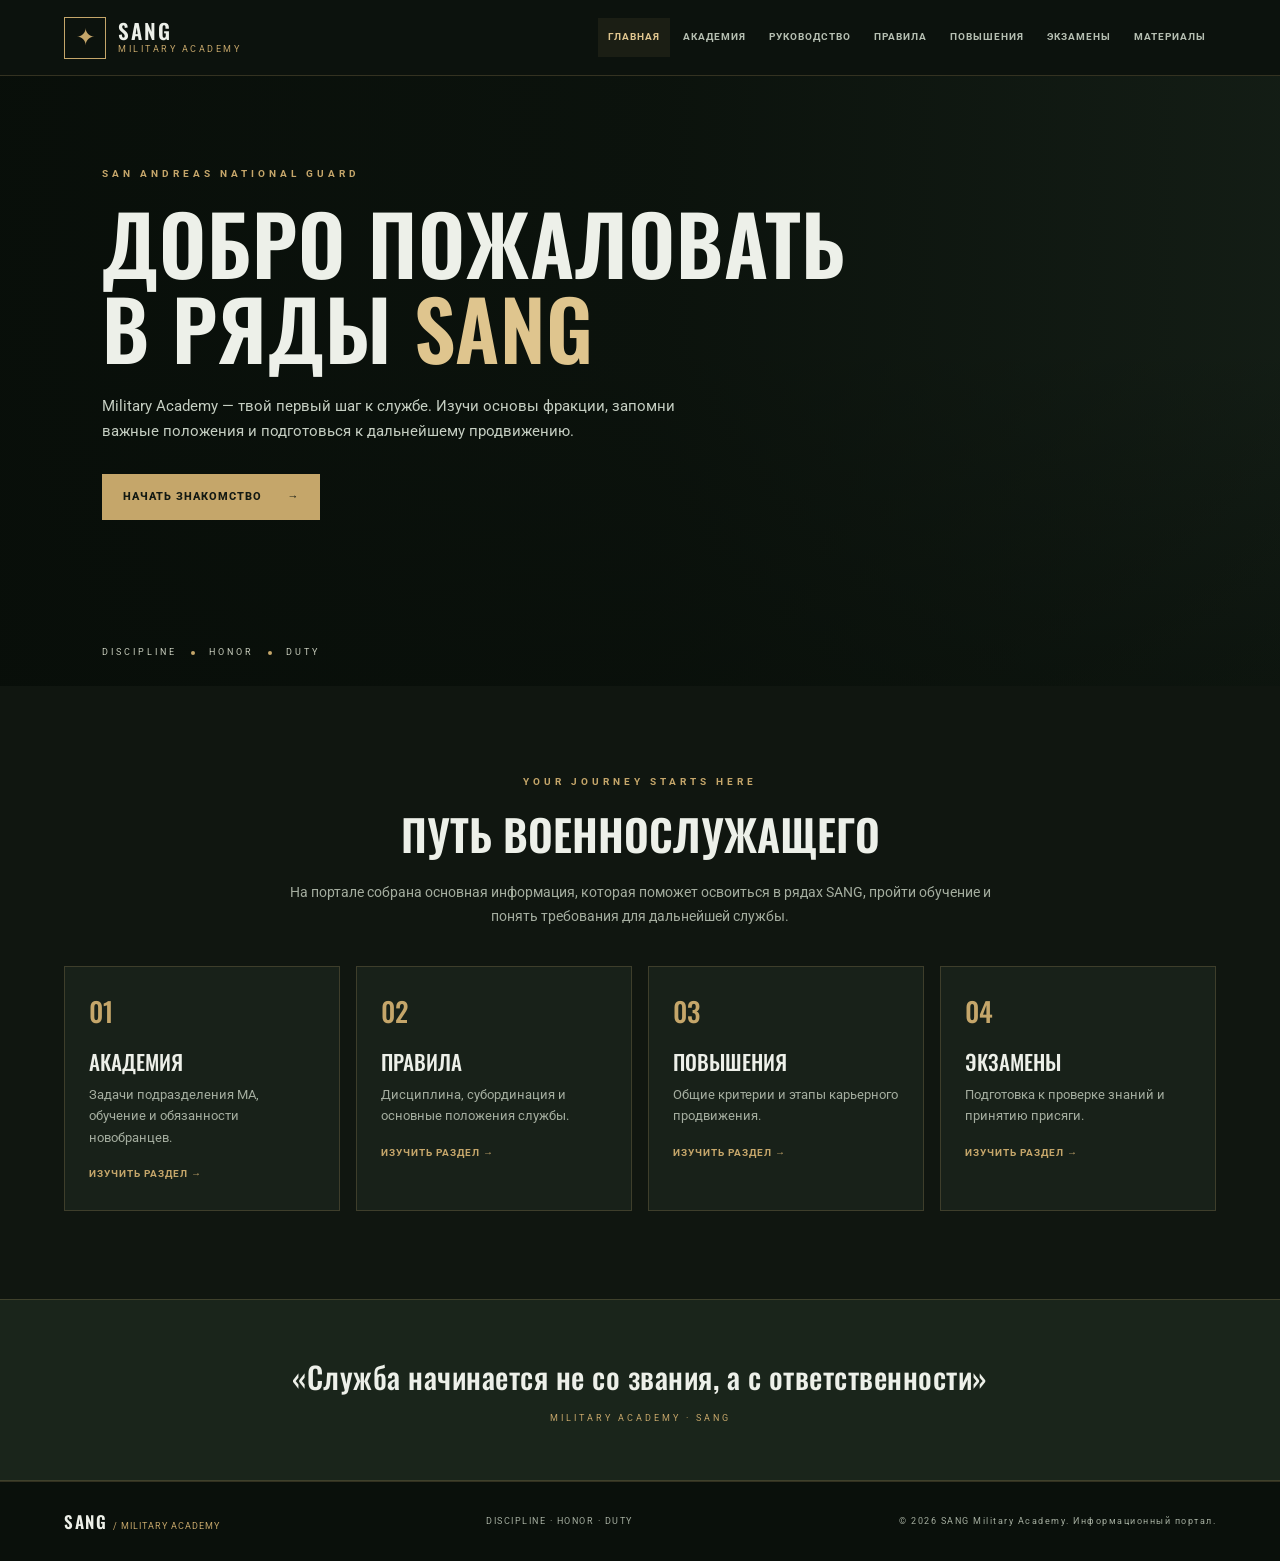
==== index.html @ 03e10a2b "Add files via upload" ====
<!DOCTYPE html>
<html lang="ru">
<head>
  <meta charset="UTF-8">
  <meta name="viewport" content="width=device-width, initial-scale=1.0">
  <meta name="theme-color" content="#111810">
  <meta name="description" content="Информационный портал Military Academy — San Andreas National Guard.">
  <title>SANG | Military Academy</title>
  <link rel="preconnect" href="https://fonts.googleapis.com">
  <link rel="preconnect" href="https://fonts.gstatic.com" crossorigin>
  <link href="https://fonts.googleapis.com/css2?family=Oswald:wght@400;500;600;700&family=Roboto:wght@300;400;500;700&display=swap" rel="stylesheet">
  <link rel="stylesheet" href="style.css">
</head>
<body>
  <header class="site-header">
    <a class="brand" href="#home" aria-label="SANG Military Academy — главная">
      <span class="brand-mark">✦</span>
      <span class="brand-copy"><strong>SANG</strong><small>MILITARY ACADEMY</small></span>
    </a>
    <button class="menu-toggle" id="menuToggle" aria-label="Открыть меню" aria-expanded="false">☰</button>
    <nav class="main-nav" id="mainNav" aria-label="Главная навигация">
      <a class="nav-link active" href="#home">Главная</a>
      <a class="nav-link" href="#academy">Академия</a>
      <a class="nav-link" href="#leadership">Руководство</a>
      <a class="nav-link" href="#rules">Правила</a>
      <a class="nav-link" href="#promotions">Повышения</a>
      <a class="nav-link" href="#exams">Экзамены</a>
      <a class="nav-link" href="#materials">Материалы</a>
    </nav>
  </header>

  <main>
    <section class="hero page-section" id="home">
      <div class="hero-overlay"></div>
      <div class="hero-content">
        <p class="eyebrow">SAN ANDREAS NATIONAL GUARD</p>
        <h1>ДОБРО ПОЖАЛОВАТЬ<br>В РЯДЫ <span>SANG</span></h1>
        <p class="hero-description">Military Academy — твой первый шаг к службе. Изучи основы фракции, запомни важные положения и подготовься к дальнейшему продвижению.</p>
        <a class="button button-gold" href="#academy">Начать знакомство <span>→</span></a>
      </div>
      <div class="hero-bottom"><span>DISCIPLINE</span><i></i><span>HONOR</span><i></i><span>DUTY</span></div>
    </section>

    <section class="intro section-wrap">
      <div class="section-heading">
        <p class="eyebrow">YOUR JOURNEY STARTS HERE</p>
        <h2>Путь военнослужащего</h2>
        <p>На портале собрана основная информация, которая поможет освоиться в рядах SANG, пройти обучение и понять требования для дальнейшей службы.</p>
      </div>
      <div class="feature-grid">
        <a class="feature-card" href="#academy"><span class="feature-icon">01</span><h3>Академия</h3><p>Задачи подразделения MA, обучение и обязанности новобранцев.</p><span class="card-arrow">Изучить раздел →</span></a>
        <a class="feature-card" href="#rules"><span class="feature-icon">02</span><h3>Правила</h3><p>Дисциплина, субординация и основные положения службы.</p><span class="card-arrow">Изучить раздел →</span></a>
        <a class="feature-card" href="#promotions"><span class="feature-icon">03</span><h3>Повышения</h3><p>Общие критерии и этапы карьерного продвижения.</p><span class="card-arrow">Изучить раздел →</span></a>
        <a class="feature-card" href="#exams"><span class="feature-icon">04</span><h3>Экзамены</h3><p>Подготовка к проверке знаний и принятию присяги.</p><span class="card-arrow">Изучить раздел →</span></a>
      </div>
    </section>

    <section class="quote-band">
      <p>«Служба начинается не со звания, а с ответственности»</p>
      <span>MILITARY ACADEMY · SANG</span>
    </section>

    <section class="content-section page-section" id="academy">
      <div class="page-banner"><p class="eyebrow">WELCOME TO THE ACADEMY</p><h2>Military Academy</h2><p>Подготовка, обучение и становление будущих военнослужащих.</p></div>
      <div class="section-wrap narrow">
        <div class="section-heading left"><p class="eyebrow">ABOUT MA</p><h2>О подразделении</h2><p>Military Academy (MA) — подразделение, ответственное за первичную подготовку новобранцев, знакомство с порядком службы и проверку усвоенных знаний.</p></div>
        <div class="info-grid">
          <article class="info-card"><span class="number">01</span><h3>Основные задачи MA</h3><ul><li>Проведение наборов и первичного отбора.</li><li>Обучение новобранцев основам службы.</li><li>Проведение экзаменов и принятие присяг.</li><li>Контроль знаний и дисциплины.</li><li>Подготовка военнослужащих к дальнейшей службе.</li></ul></article>
          <article class="info-card"><span class="number">02</span><h3>Что требуется от новобранца</h3><ul><li>Изучать устав и правила фракции.</li><li>Соблюдать субординацию.</li><li>Выполнять законные приказы старшего состава.</li><li>Быть ответственным и активным.</li><li>Уточнять непонятные моменты у наставников.</li></ul></article>
        </div>
        <div class="notice"><strong>Обрати внимание</strong><p>Этот раздел — стартовый шаблон. Добавьте сюда точный порядок обучения и действующие требования вашего RP-сервера.</p></div>
      </div>
    </section>

    <section class="content-section page-section" id="leadership">
      <div class="page-banner"><p class="eyebrow">COMMAND STAFF</p><h2>Руководство</h2><p>Руководящий состав и контакты подразделения Military Academy.</p></div>
      <div class="section-wrap">
        <div class="section-heading left"><p class="eyebrow">YOUR LEADERSHIP</p><h2>Подразделение MA</h2><p>По вопросам обучения и деятельности академии обращайтесь к руководящему составу через официальные каналы связи.</p></div>
        <div class="leader-grid">
          <article class="leader-card"><div class="leader-emblem">✦</div><div class="leader-details"><p class="rank">Генерал-лейтенант</p><h3>Morph Hurtzon</h3><p class="leader-contact">Discord: <span>добавьте Discord-контакт</span></p></div></article>
          <article class="leader-card"><div class="leader-emblem">✦</div><div class="leader-details"><p class="rank">Генерал-майор</p><h3>Rei Killa</h3><p class="leader-contact">Контакт: <span>добавьте при необходимости</span></p></div></article>
          <article class="leader-card"><div class="leader-emblem">✦</div><div class="leader-details"><p class="rank">Полковник</p><h3>Aizen Killa</h3><p class="leader-contact">Контакт: <span>добавьте при необходимости</span></p></div></article>
          <article class="leader-card"><div class="leader-emblem">✦</div><div class="leader-details"><p class="rank">Должность уточняется</p><h3>Larry Uzix</h3><p class="leader-contact">Контакт: <span>добавьте при необходимости</span></p></div></article>
        </div>
        <p class="small-note">Проверьте актуальность должностей и добавьте ссылки на Discord перед публикацией.</p>
      </div>
    </section>

    <section class="content-section page-section" id="rules">
      <div class="page-banner"><p class="eyebrow">DISCIPLINE & ORDER</p><h2>Устав и правила</h2><p>Базовые принципы поведения военнослужащего.</p></div>
      <div class="section-wrap narrow">
        <div class="rules-list">
          <article class="rule-row"><span>01</span><div><h3>Дисциплина</h3><p>Соблюдайте установленные правила, поддерживайте порядок и ответственно относитесь к своим обязанностям.</p></div></article>
          <article class="rule-row"><span>02</span><div><h3>Субординация</h3><p>Общайтесь уважительно с сослуживцами и соблюдайте установленную иерархию.</p></div></article>
          <article class="rule-row"><span>03</span><div><h3>Исполнение приказов</h3><p>Выполняйте распоряжения старшего состава в рамках правил сервера и фракции.</p></div></article>
          <article class="rule-row"><span>04</span><div><h3>Поведение</h3><p>Не допускайте конфликтов, токсичного общения и действий, наносящих ущерб репутации SANG.</p></div></article>
        </div>
        <div class="notice"><strong>Важно</strong><p>Здесь приведены общие формулировки, а не официальный устав. Замените их точными правилами вашего сервера.</p></div>
      </div>
    </section>

    <section class="content-section page-section" id="promotions">
      <div class="page-banner"><p class="eyebrow">CAREER PROGRESSION</p><h2>Система повышений</h2><p>Что важно знать для дальнейшего продвижения по службе.</p></div>
      <div class="section-wrap narrow">
        <div class="section-heading left"><p class="eyebrow">GROW WITH SANG</p><h2>Развитие и требования</h2><p>Повышение зависит от выполнения установленных критериев. Точные нормы, сроки и отчётность должны соответствовать регламенту вашего сервера.</p></div>
        <div class="step-list">
          <article class="step"><span>01</span><div><h3>Пройти обучение</h3><p>Изучить вводный материал и освоить базовые обязанности.</p></div></article>
          <article class="step"><span>02</span><div><h3>Подтвердить знания</h3><p>Подготовиться и успешно пройти необходимые проверки.</p></div></article>
          <article class="step"><span>03</span><div><h3>Выполнять нормативы</h3><p>Соблюдать требования по активности, дисциплине и служебным задачам.</p></div></article>
          <article class="step"><span>04</span><div><h3>Подать запрос на повышение</h3><p>Оформить отчёт или заявку по установленной форме, если это предусмотрено регламентом.</p></div></article>
        </div>
        <div class="notice"><strong>Для заполнения</strong><p>Добавьте таблицу званий: текущее звание, следующее звание, необходимые задания, нормативы и ссылки на форму отчёта.</p></div>
      </div>
    </section>

    <section class="content-section page-section" id="exams">
      <div class="page-banner"><p class="eyebrow">KNOWLEDGE CHECK</p><h2>Экзамены и присяги</h2><p>Проверка знаний и готовности к службе.</p></div>
      <div class="section-wrap narrow">
        <div class="info-grid">
          <article class="info-card"><span class="number">01</span><h3>Теоретическая часть</h3><p>Проверка знания устава, правил фракции, субординации и основных обязанностей военнослужащего.</p></article>
          <article class="info-card"><span class="number">02</span><h3>Практическая часть</h3><p>Проверка умения применять полученные знания и выполнять поставленные задачи в игровых ситуациях.</p></article>
          <article class="info-card"><span class="number">03</span><h3>Принятие присяги</h3><p>Официальная процедура, подтверждающая готовность новобранца соблюдать установленные нормы службы.</p></article>
          <article class="info-card"><span class="number">04</span><h3>Подготовка</h3><p>Повторите учебные материалы и уточните у инструктора формат и критерии проверки.</p></article>
        </div>
      </div>
    </section>

    <section class="content-section page-section" id="materials">
      <div class="page-banner"><p class="eyebrow">KNOWLEDGE BASE</p><h2>Учебные материалы</h2><p>Поиск по основным темам академии.</p></div>
      <div class="section-wrap narrow">
        <label class="search-label" for="materialSearch">Найти материал</label>
        <input class="search-input" id="materialSearch" type="search" placeholder="Например: устав, звания, присяга...">
        <div class="material-list" id="materialList">
          <article class="material-item"><span>01 / RULES</span><h3>Устав SANG</h3><p>Добавьте ссылку на актуальный устав и основные положения.</p><a href="#" class="material-link placeholder-link">Ссылка будет добавлена</a></article>
          <article class="material-item"><span>02 / STRUCTURE</span><h3>Структура и звания</h3><p>Список подразделений, должностей и воинских званий.</p><a href="#" class="material-link placeholder-link">Ссылка будет добавлена</a></article>
          <article class="material-item"><span>03 / EXAMS</span><h3>Подготовка к экзаменам</h3><p>Вопросы, темы и требования для успешной сдачи.</p><a href="#" class="material-link placeholder-link">Ссылка будет добавлена</a></article>
          <article class="material-item"><span>04 / OATH</span><h3>Порядок принятия присяги</h3><p>Этапы проведения и необходимые требования.</p><a href="#" class="material-link placeholder-link">Ссылка будет добавлена</a></article>
        </div>
        <p class="empty-state" id="emptyState" hidden>По вашему запросу ничего не найдено.</p>
      </div>
    </section>
  </main>

  <footer class="site-footer">
    <a class="footer-brand" href="#home">SANG <span>/ MILITARY ACADEMY</span></a>
    <p>DISCIPLINE · HONOR · DUTY</p>
    <p class="copyright">© <span id="year"></span> SANG Military Academy. Информационный портал.</p>
  </footer>
  <button class="to-top" id="toTop" aria-label="Наверх">↑</button>
  <script src="script.js"></script>
</body>
</html>
---- style.css ----
/* SANG Military Academy — оформление сайта */
:root {
  --bg: #101610;
  --surface: #182119;
  --surface-2: #202b21;
  --gold: #c5a66a;
  --gold-light: #dfc58e;
  --text: #edf0e9;
  --muted: #a4ad9f;
  --line: rgba(197,166,106,.22);
  --max: 1160px;
}
* { box-sizing: border-box; margin: 0; padding: 0; }
html { scroll-behavior: smooth; scroll-padding-top: 82px; }
body { background: var(--bg); color: var(--text); font-family: Roboto, Arial, sans-serif; line-height: 1.65; }
a { color: inherit; text-decoration: none; }
.site-header { height: 76px; padding: 0 max(5vw, calc((100vw - var(--max))/2)); display: flex; justify-content: space-between; align-items: center; gap: 24px; position: sticky; top: 0; z-index: 20; background: rgba(13,19,14,.96); border-bottom: 1px solid var(--line); backdrop-filter: blur(14px); }
.brand { display: flex; align-items: center; gap: 12px; flex-shrink: 0; }
.brand-mark { width: 42px; height: 42px; display: grid; place-items: center; border: 1px solid var(--gold); color: var(--gold); font-size: 23px; }
.brand-copy strong { display: block; font: 600 21px Oswald, sans-serif; letter-spacing: 2px; line-height: 1.1; }
.brand-copy small { display: block; color: var(--gold); font-size: 9px; letter-spacing: 2.5px; }
.main-nav { display: flex; align-items: center; gap: 3px; }
.nav-link { padding: 11px 10px; color: #b5beb1; font-size: 10px; font-weight: 700; letter-spacing: 1px; text-transform: uppercase; transition: .2s; }
.nav-link:hover, .nav-link.active { color: var(--gold-light); background: rgba(197,166,106,.08); }
.menu-toggle { display: none; background: transparent; color: var(--gold); border: 1px solid var(--line); padding: 8px 12px; font-size: 20px; cursor: pointer; }
.hero { min-height: 610px; position: relative; display: flex; align-items: center; padding: 90px max(8vw, calc((100vw - var(--max))/2)); overflow: hidden; background: #18231a url("https://images.unsplash.com/photo-1517976487492-5750f3195933?auto=format&fit=crop&w=2000&q=85") center 45%/cover no-repeat; }
.hero-overlay { position: absolute; inset: 0; background: linear-gradient(90deg, rgba(8,14,9,.97) 0%, rgba(8,14,9,.79) 52%, rgba(8,14,9,.3) 100%), linear-gradient(0deg, rgba(8,14,9,.55), transparent 55%); }
.hero-content { position: relative; max-width: 760px; }
.eyebrow { color: var(--gold); font-size: 10px; font-weight: 700; letter-spacing: 4px; text-transform: uppercase; }
.hero h1, .page-banner h2, .section-heading h2 { font-family: Oswald, sans-serif; font-weight: 600; text-transform: uppercase; }
.hero h1 { margin-top: 17px; font-size: clamp(43px, 7vw, 82px); line-height: 1.04; letter-spacing: 1px; }
.hero h1 span { color: var(--gold-light); }
.hero-description { max-width: 600px; margin-top: 24px; color: #c5cec2; font-size: 15px; }
.button { display: inline-flex; align-items: center; gap: 25px; margin-top: 30px; padding: 14px 21px; font-size: 11px; font-weight: 800; letter-spacing: 1px; text-transform: uppercase; transition: .2s; }
.button-gold { color: #141a13; background: var(--gold); }
.button-gold:hover { background: var(--gold-light); transform: translateY(-2px); }
.hero-bottom { position: absolute; bottom: 26px; left: max(8vw, calc((100vw - var(--max))/2)); display: flex; align-items: center; gap: 14px; color: #c6cbbb; font-size: 9px; letter-spacing: 3px; }
.hero-bottom i { width: 4px; height: 4px; border-radius: 50%; background: var(--gold); }
.section-wrap { width: min(var(--max), 90%); margin: 0 auto; padding: 88px 0; }
.section-wrap.narrow { max-width: 900px; }
.section-heading { max-width: 720px; margin: 0 auto 38px; text-align: center; }
.section-heading.left { margin-left: 0; text-align: left; }
.section-heading h2 { margin: 8px 0 12px; font-size: clamp(30px, 4vw, 43px); }
.section-heading > p:last-child { color: var(--muted); font-size: 14px; }
.feature-grid, .leader-grid { display: grid; grid-template-columns: repeat(4, 1fr); gap: 16px; }
.feature-card { min-height: 230px; padding: 24px; background: var(--surface); border: 1px solid var(--line); transition: .25s; }
.feature-card:hover { transform: translateY(-5px); border-color: var(--gold); background: var(--surface-2); }
.feature-icon { color: var(--gold); font: 500 27px Oswald, sans-serif; }
.feature-card h3, .info-card h3, .rule-row h3, .step h3, .material-item h3 { margin: 15px 0 7px; font: 500 21px Oswald, sans-serif; text-transform: uppercase; }
.feature-card p, .info-card p, .info-card li, .rule-row p, .step p, .material-item p { color: var(--muted); font-size: 13px; }
.card-arrow { display: inline-block; margin-top: 18px; color: var(--gold); font-size: 10px; font-weight: 700; letter-spacing: 1px; text-transform: uppercase; }
.quote-band { padding: 54px 20px; text-align: center; background: #1a251b; border-top: 1px solid var(--line); border-bottom: 1px solid var(--line); }
.quote-band p { font: 500 clamp(20px, 3vw, 30px) Oswald, sans-serif; letter-spacing: .5px; }
.quote-band span { display: block; margin-top: 12px; color: var(--gold); font-size: 9px; letter-spacing: 3px; }
.content-section { display: none; min-height: 65vh; }
.content-section:target { display: block; }
body:not(:has(.content-section:target)) #home { display: block; }
body:has(.content-section:target) #home { display: none; }
.page-banner { padding: 64px max(5vw, calc((100vw - var(--max))/2)); background: linear-gradient(105deg, #1d2a1e, #111811 75%); border-bottom: 1px solid var(--line); }
.page-banner h2 { margin-top: 8px; font-size: clamp(36px, 5vw, 54px); }
.page-banner > p:last-child { margin-top: 8px; color: var(--muted); font-size: 14px; }
.info-grid { display: grid; grid-template-columns: repeat(2, 1fr); gap: 18px; }
.info-card { padding: 28px; background: var(--surface); border: 1px solid var(--line); }
.info-card .number { color: var(--gold); font: 500 28px Oswald, sans-serif; }
.info-card h3 { margin-top: 10px; }
.info-card ul { margin: 12px 0 0 18px; }
.info-card li { padding: 4px 0; }
.notice { margin-top: 22px; padding: 20px 23px; border-left: 3px solid var(--gold); background: rgba(197,166,106,.07); }
.notice strong { display: block; margin-bottom: 5px; color: var(--gold-light); font: 500 18px Oswald, sans-serif; text-transform: uppercase; }
.notice p { color: var(--muted); font-size: 13px; }
.leader-grid { grid-template-columns: repeat(2, 1fr); }
.leader-card { display: flex; align-items: center; min-height: 155px; background: var(--surface); border: 1px solid var(--line); }
.leader-emblem { width: 125px; align-self: stretch; display: grid; place-items: center; flex-shrink: 0; color: var(--gold); font-size: 40px; background: linear-gradient(145deg, #2b3b2c, #151e16); }
.leader-details { padding: 20px; min-width: 0; }
.rank { color: var(--gold); font-size: 9px; font-weight: 700; letter-spacing: 1.7px; text-transform: uppercase; }
.leader-details h3 { margin: 5px 0 9px; font: 500 23px Oswald, sans-serif; }
.leader-contact { color: var(--muted); font-size: 11px; }
.leader-contact span { color: #d4d9d0; }
.small-note { margin-top: 18px; color: var(--muted); font-size: 11px; }
.rules-list, .step-list { display: grid; gap: 12px; }
.rule-row, .step { display: flex; gap: 23px; padding: 23px; background: var(--surface); border: 1px solid var(--line); }
.rule-row > span, .step > span { color: var(--gold); font: 500 27px Oswald, sans-serif; }
.rule-row h3, .step h3 { margin: 0 0 5px; }
.search-label { display: block; margin-bottom: 8px; color: var(--gold); font-size: 10px; font-weight: 700; letter-spacing: 2px; text-transform: uppercase; }
.search-input { width: 100%; margin-bottom: 22px; padding: 15px 17px; color: var(--text); background: var(--surface); border: 1px solid var(--line); outline: none; font: inherit; }
.search-input:focus { border-color: var(--gold); }
.material-list { display: grid; gap: 12px; }
.material-item { padding: 23px; background: var(--surface); border: 1px solid var(--line); }
.material-item > span { color: var(--gold); font-size: 9px; letter-spacing: 2px; }
.material-item h3 { margin-top: 6px; }
.material-link { display: inline-block; margin-top: 12px; color: var(--gold-light); font-size: 11px; }
.placeholder-link { opacity: .65; cursor: default; }
.empty-state { padding: 25px; color: var(--muted); text-align: center; }
.site-footer { display: flex; justify-content: space-between; align-items: center; gap: 18px; padding: 27px max(5vw, calc((100vw - var(--max))/2)); background: #0a100b; border-top: 1px solid var(--line); color: var(--muted); font-size: 9px; letter-spacing: 1.5px; }
.footer-brand { color: var(--text); font: 600 17px Oswald, sans-serif; }
.footer-brand span { color: var(--gold); font: 9px Roboto, sans-serif; letter-spacing: 1px; }
.to-top { position: fixed; right: 22px; bottom: 22px; width: 42px; height: 42px; border: 1px solid var(--gold); color: var(--gold); background: #172018; font-size: 20px; cursor: pointer; opacity: 0; pointer-events: none; transition: .2s; }
.to-top.visible { opacity: 1; pointer-events: auto; }
@media (max-width: 1000px) { .main-nav { gap: 0; } .nav-link { padding: 10px 7px; font-size: 9px; } .feature-grid { grid-template-columns: repeat(2, 1fr); } }
@media (max-width: 760px) {
  .site-header { height: 68px; padding: 0 5%; }
  .menu-toggle { display: block; }
  .main-nav { display: none; position: absolute; top: 68px; left: 0; right: 0; padding: 12px 5% 18px; flex-direction: column; align-items: stretch; background: #101810; border-bottom: 1px solid var(--line); }
  .main-nav.open { display: flex; }
  .nav-link { padding: 12px; font-size: 11px; }
  .hero { min-height: 560px; padding: 75px 7%; background-position: 58% center; }
  .hero-overlay { background: linear-gradient(90deg, rgba(8,14,9,.96), rgba(8,14,9,.7)); }
  .hero-bottom { left: 7%; }
  .section-wrap { padding: 65px 0; }
  .page-banner { padding: 48px 7%; }
  .info-grid, .leader-grid { grid-template-columns: 1fr; }
  .site-footer { align-items: flex-start; flex-direction: column; padding: 25px 7%; }
}
@media (max-width: 460px) { .feature-grid { grid-template-columns: 1fr; } .feature-card { min-height: auto; } .leader-emblem { width: 88px; } .leader-details { padding: 15px; } .leader-details h3 { font-size: 20px; } }
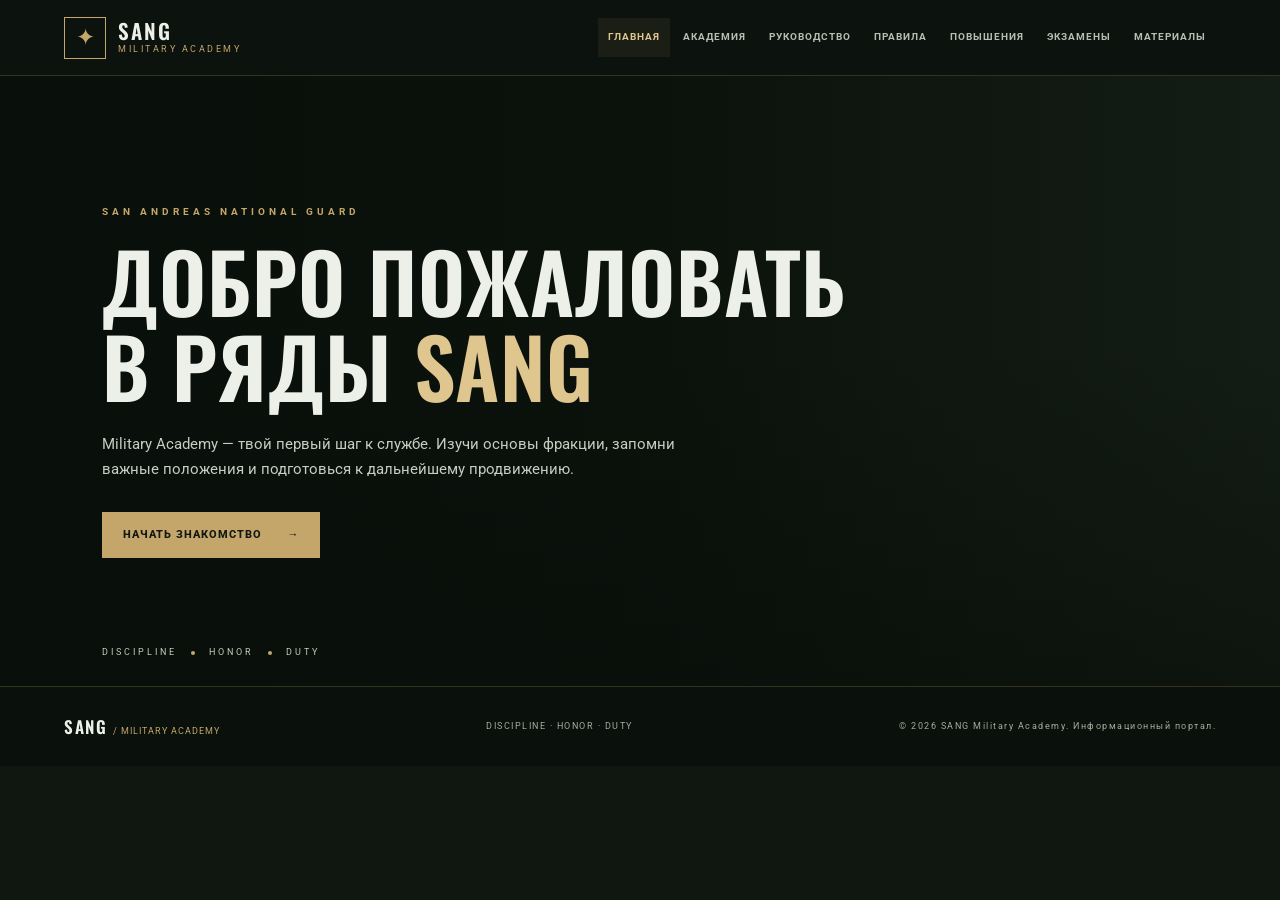
==== commit 03614f3c: "Add files via upload" ====
--- a/index.html
+++ b/index.html
@@ -5,7 +5,7 @@
   <meta name="viewport" content="width=device-width, initial-scale=1.0">
   <meta name="theme-color" content="#111810">
   <meta name="description" content="Информационный портал Military Academy — San Andreas National Guard.">
-  <title>SANG | Military Academy</title>
+  <title>Главная | SANG Military Academy</title>
   <link rel="preconnect" href="https://fonts.googleapis.com">
   <link rel="preconnect" href="https://fonts.gstatic.com" crossorigin>
   <link href="https://fonts.googleapis.com/css2?family=Oswald:wght@400;500;600;700&family=Roboto:wght@300;400;500;700&display=swap" rel="stylesheet">
@@ -13,22 +13,21 @@
 </head>
 <body>
   <header class="site-header">
-    <a class="brand" href="#home" aria-label="SANG Military Academy — главная">
+    <a class="brand" href="index.html" aria-label="SANG Military Academy — главная">
       <span class="brand-mark">✦</span>
       <span class="brand-copy"><strong>SANG</strong><small>MILITARY ACADEMY</small></span>
     </a>
     <button class="menu-toggle" id="menuToggle" aria-label="Открыть меню" aria-expanded="false">☰</button>
     <nav class="main-nav" id="mainNav" aria-label="Главная навигация">
-      <a class="nav-link active" href="#home">Главная</a>
-      <a class="nav-link" href="#academy">Академия</a>
-      <a class="nav-link" href="#leadership">Руководство</a>
-      <a class="nav-link" href="#rules">Правила</a>
-      <a class="nav-link" href="#promotions">Повышения</a>
-      <a class="nav-link" href="#exams">Экзамены</a>
-      <a class="nav-link" href="#materials">Материалы</a>
+      <a class="nav-link active" href="index.html" aria-current="page">Главная</a>
+<a class="nav-link" href="academy.html">Академия</a>
+<a class="nav-link" href="leadership.html">Руководство</a>
+<a class="nav-link" href="rules.html">Правила</a>
+<a class="nav-link" href="promotions.html">Повышения</a>
+<a class="nav-link" href="exams.html">Экзамены</a>
+<a class="nav-link" href="materials.html">Материалы</a>
     </nav>
   </header>
-
   <main>
     <section class="hero page-section" id="home">
       <div class="hero-overlay"></div>
@@ -40,109 +39,9 @@
       </div>
       <div class="hero-bottom"><span>DISCIPLINE</span><i></i><span>HONOR</span><i></i><span>DUTY</span></div>
     </section>
-
-    <section class="intro section-wrap">
-      <div class="section-heading">
-        <p class="eyebrow">YOUR JOURNEY STARTS HERE</p>
-        <h2>Путь военнослужащего</h2>
-        <p>На портале собрана основная информация, которая поможет освоиться в рядах SANG, пройти обучение и понять требования для дальнейшей службы.</p>
-      </div>
-      <div class="feature-grid">
-        <a class="feature-card" href="#academy"><span class="feature-icon">01</span><h3>Академия</h3><p>Задачи подразделения MA, обучение и обязанности новобранцев.</p><span class="card-arrow">Изучить раздел →</span></a>
-        <a class="feature-card" href="#rules"><span class="feature-icon">02</span><h3>Правила</h3><p>Дисциплина, субординация и основные положения службы.</p><span class="card-arrow">Изучить раздел →</span></a>
-        <a class="feature-card" href="#promotions"><span class="feature-icon">03</span><h3>Повышения</h3><p>Общие критерии и этапы карьерного продвижения.</p><span class="card-arrow">Изучить раздел →</span></a>
-        <a class="feature-card" href="#exams"><span class="feature-icon">04</span><h3>Экзамены</h3><p>Подготовка к проверке знаний и принятию присяги.</p><span class="card-arrow">Изучить раздел →</span></a>
-      </div>
-    </section>
-
-    <section class="quote-band">
-      <p>«Служба начинается не со звания, а с ответственности»</p>
-      <span>MILITARY ACADEMY · SANG</span>
-    </section>
-
-    <section class="content-section page-section" id="academy">
-      <div class="page-banner"><p class="eyebrow">WELCOME TO THE ACADEMY</p><h2>Military Academy</h2><p>Подготовка, обучение и становление будущих военнослужащих.</p></div>
-      <div class="section-wrap narrow">
-        <div class="section-heading left"><p class="eyebrow">ABOUT MA</p><h2>О подразделении</h2><p>Military Academy (MA) — подразделение, ответственное за первичную подготовку новобранцев, знакомство с порядком службы и проверку усвоенных знаний.</p></div>
-        <div class="info-grid">
-          <article class="info-card"><span class="number">01</span><h3>Основные задачи MA</h3><ul><li>Проведение наборов и первичного отбора.</li><li>Обучение новобранцев основам службы.</li><li>Проведение экзаменов и принятие присяг.</li><li>Контроль знаний и дисциплины.</li><li>Подготовка военнослужащих к дальнейшей службе.</li></ul></article>
-          <article class="info-card"><span class="number">02</span><h3>Что требуется от новобранца</h3><ul><li>Изучать устав и правила фракции.</li><li>Соблюдать субординацию.</li><li>Выполнять законные приказы старшего состава.</li><li>Быть ответственным и активным.</li><li>Уточнять непонятные моменты у наставников.</li></ul></article>
-        </div>
-        <div class="notice"><strong>Обрати внимание</strong><p>Этот раздел — стартовый шаблон. Добавьте сюда точный порядок обучения и действующие требования вашего RP-сервера.</p></div>
-      </div>
-    </section>
-
-    <section class="content-section page-section" id="leadership">
-      <div class="page-banner"><p class="eyebrow">COMMAND STAFF</p><h2>Руководство</h2><p>Руководящий состав и контакты подразделения Military Academy.</p></div>
-      <div class="section-wrap">
-        <div class="section-heading left"><p class="eyebrow">YOUR LEADERSHIP</p><h2>Подразделение MA</h2><p>По вопросам обучения и деятельности академии обращайтесь к руководящему составу через официальные каналы связи.</p></div>
-        <div class="leader-grid">
-          <article class="leader-card"><div class="leader-emblem">✦</div><div class="leader-details"><p class="rank">Генерал-лейтенант</p><h3>Morph Hurtzon</h3><p class="leader-contact">Discord: <span>добавьте Discord-контакт</span></p></div></article>
-          <article class="leader-card"><div class="leader-emblem">✦</div><div class="leader-details"><p class="rank">Генерал-майор</p><h3>Rei Killa</h3><p class="leader-contact">Контакт: <span>добавьте при необходимости</span></p></div></article>
-          <article class="leader-card"><div class="leader-emblem">✦</div><div class="leader-details"><p class="rank">Полковник</p><h3>Aizen Killa</h3><p class="leader-contact">Контакт: <span>добавьте при необходимости</span></p></div></article>
-          <article class="leader-card"><div class="leader-emblem">✦</div><div class="leader-details"><p class="rank">Должность уточняется</p><h3>Larry Uzix</h3><p class="leader-contact">Контакт: <span>добавьте при необходимости</span></p></div></article>
-        </div>
-        <p class="small-note">Проверьте актуальность должностей и добавьте ссылки на Discord перед публикацией.</p>
-      </div>
-    </section>
-
-    <section class="content-section page-section" id="rules">
-      <div class="page-banner"><p class="eyebrow">DISCIPLINE & ORDER</p><h2>Устав и правила</h2><p>Базовые принципы поведения военнослужащего.</p></div>
-      <div class="section-wrap narrow">
-        <div class="rules-list">
-          <article class="rule-row"><span>01</span><div><h3>Дисциплина</h3><p>Соблюдайте установленные правила, поддерживайте порядок и ответственно относитесь к своим обязанностям.</p></div></article>
-          <article class="rule-row"><span>02</span><div><h3>Субординация</h3><p>Общайтесь уважительно с сослуживцами и соблюдайте установленную иерархию.</p></div></article>
-          <article class="rule-row"><span>03</span><div><h3>Исполнение приказов</h3><p>Выполняйте распоряжения старшего состава в рамках правил сервера и фракции.</p></div></article>
-          <article class="rule-row"><span>04</span><div><h3>Поведение</h3><p>Не допускайте конфликтов, токсичного общения и действий, наносящих ущерб репутации SANG.</p></div></article>
-        </div>
-        <div class="notice"><strong>Важно</strong><p>Здесь приведены общие формулировки, а не официальный устав. Замените их точными правилами вашего сервера.</p></div>
-      </div>
-    </section>
-
-    <section class="content-section page-section" id="promotions">
-      <div class="page-banner"><p class="eyebrow">CAREER PROGRESSION</p><h2>Система повышений</h2><p>Что важно знать для дальнейшего продвижения по службе.</p></div>
-      <div class="section-wrap narrow">
-        <div class="section-heading left"><p class="eyebrow">GROW WITH SANG</p><h2>Развитие и требования</h2><p>Повышение зависит от выполнения установленных критериев. Точные нормы, сроки и отчётность должны соответствовать регламенту вашего сервера.</p></div>
-        <div class="step-list">
-          <article class="step"><span>01</span><div><h3>Пройти обучение</h3><p>Изучить вводный материал и освоить базовые обязанности.</p></div></article>
-          <article class="step"><span>02</span><div><h3>Подтвердить знания</h3><p>Подготовиться и успешно пройти необходимые проверки.</p></div></article>
-          <article class="step"><span>03</span><div><h3>Выполнять нормативы</h3><p>Соблюдать требования по активности, дисциплине и служебным задачам.</p></div></article>
-          <article class="step"><span>04</span><div><h3>Подать запрос на повышение</h3><p>Оформить отчёт или заявку по установленной форме, если это предусмотрено регламентом.</p></div></article>
-        </div>
-        <div class="notice"><strong>Для заполнения</strong><p>Добавьте таблицу званий: текущее звание, следующее звание, необходимые задания, нормативы и ссылки на форму отчёта.</p></div>
-      </div>
-    </section>
-
-    <section class="content-section page-section" id="exams">
-      <div class="page-banner"><p class="eyebrow">KNOWLEDGE CHECK</p><h2>Экзамены и присяги</h2><p>Проверка знаний и готовности к службе.</p></div>
-      <div class="section-wrap narrow">
-        <div class="info-grid">
-          <article class="info-card"><span class="number">01</span><h3>Теоретическая часть</h3><p>Проверка знания устава, правил фракции, субординации и основных обязанностей военнослужащего.</p></article>
-          <article class="info-card"><span class="number">02</span><h3>Практическая часть</h3><p>Проверка умения применять полученные знания и выполнять поставленные задачи в игровых ситуациях.</p></article>
-          <article class="info-card"><span class="number">03</span><h3>Принятие присяги</h3><p>Официальная процедура, подтверждающая готовность новобранца соблюдать установленные нормы службы.</p></article>
-          <article class="info-card"><span class="number">04</span><h3>Подготовка</h3><p>Повторите учебные материалы и уточните у инструктора формат и критерии проверки.</p></article>
-        </div>
-      </div>
-    </section>
-
-    <section class="content-section page-section" id="materials">
-      <div class="page-banner"><p class="eyebrow">KNOWLEDGE BASE</p><h2>Учебные материалы</h2><p>Поиск по основным темам академии.</p></div>
-      <div class="section-wrap narrow">
-        <label class="search-label" for="materialSearch">Найти материал</label>
-        <input class="search-input" id="materialSearch" type="search" placeholder="Например: устав, звания, присяга...">
-        <div class="material-list" id="materialList">
-          <article class="material-item"><span>01 / RULES</span><h3>Устав SANG</h3><p>Добавьте ссылку на актуальный устав и основные положения.</p><a href="#" class="material-link placeholder-link">Ссылка будет добавлена</a></article>
-          <article class="material-item"><span>02 / STRUCTURE</span><h3>Структура и звания</h3><p>Список подразделений, должностей и воинских званий.</p><a href="#" class="material-link placeholder-link">Ссылка будет добавлена</a></article>
-          <article class="material-item"><span>03 / EXAMS</span><h3>Подготовка к экзаменам</h3><p>Вопросы, темы и требования для успешной сдачи.</p><a href="#" class="material-link placeholder-link">Ссылка будет добавлена</a></article>
-          <article class="material-item"><span>04 / OATH</span><h3>Порядок принятия присяги</h3><p>Этапы проведения и необходимые требования.</p><a href="#" class="material-link placeholder-link">Ссылка будет добавлена</a></article>
-        </div>
-        <p class="empty-state" id="emptyState" hidden>По вашему запросу ничего не найдено.</p>
-      </div>
-    </section>
   </main>
-
   <footer class="site-footer">
-    <a class="footer-brand" href="#home">SANG <span>/ MILITARY ACADEMY</span></a>
+    <a class="footer-brand" href="index.html">SANG <span>/ MILITARY ACADEMY</span></a>
     <p>DISCIPLINE · HONOR · DUTY</p>
     <p class="copyright">© <span id="year"></span> SANG Military Academy. Информационный портал.</p>
   </footer>
--- a/style.css
+++ b/style.css
@@ -52,10 +52,7 @@
 .quote-band { padding: 54px 20px; text-align: center; background: #1a251b; border-top: 1px solid var(--line); border-bottom: 1px solid var(--line); }
 .quote-band p { font: 500 clamp(20px, 3vw, 30px) Oswald, sans-serif; letter-spacing: .5px; }
 .quote-band span { display: block; margin-top: 12px; color: var(--gold); font-size: 9px; letter-spacing: 3px; }
-.content-section { display: none; min-height: 65vh; }
-.content-section:target { display: block; }
-body:not(:has(.content-section:target)) #home { display: block; }
-body:has(.content-section:target) #home { display: none; }
+.content-section { display: block; min-height: 65vh; }
 .page-banner { padding: 64px max(5vw, calc((100vw - var(--max))/2)); background: linear-gradient(105deg, #1d2a1e, #111811 75%); border-bottom: 1px solid var(--line); }
 .page-banner h2 { margin-top: 8px; font-size: clamp(36px, 5vw, 54px); }
 .page-banner > p:last-child { margin-top: 8px; color: var(--muted); font-size: 14px; }
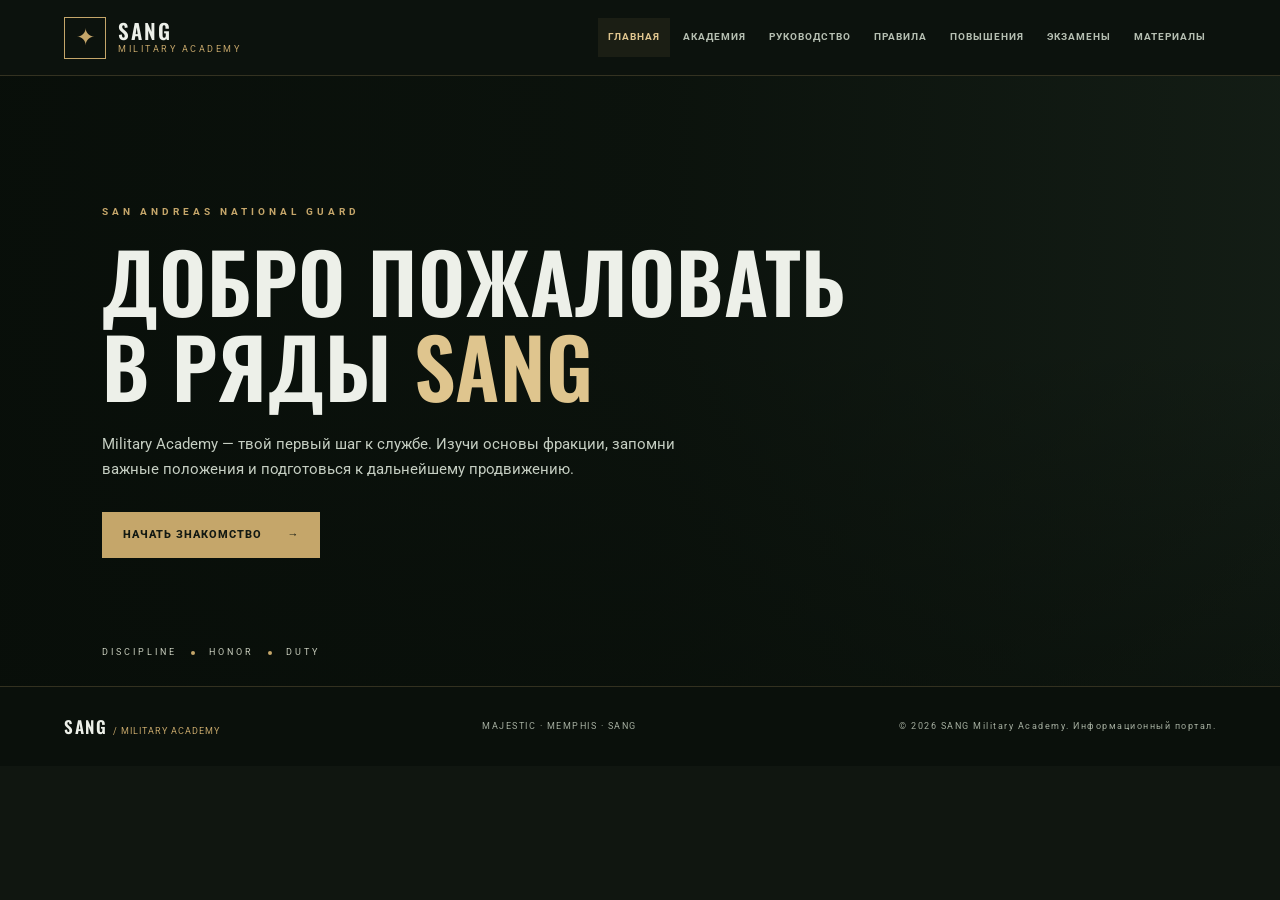
==== commit 19b6265d: "Update index.html" ====
--- a/index.html
+++ b/index.html
@@ -42,7 +42,7 @@
   </main>
   <footer class="site-footer">
     <a class="footer-brand" href="index.html">SANG <span>/ MILITARY ACADEMY</span></a>
-    <p>DISCIPLINE · HONOR · DUTY</p>
+    <p>MAJESTIC · MEMPHIS · SANG</p>
     <p class="copyright">© <span id="year"></span> SANG Military Academy. Информационный портал.</p>
   </footer>
   <button class="to-top" id="toTop" aria-label="Наверх">↑</button>
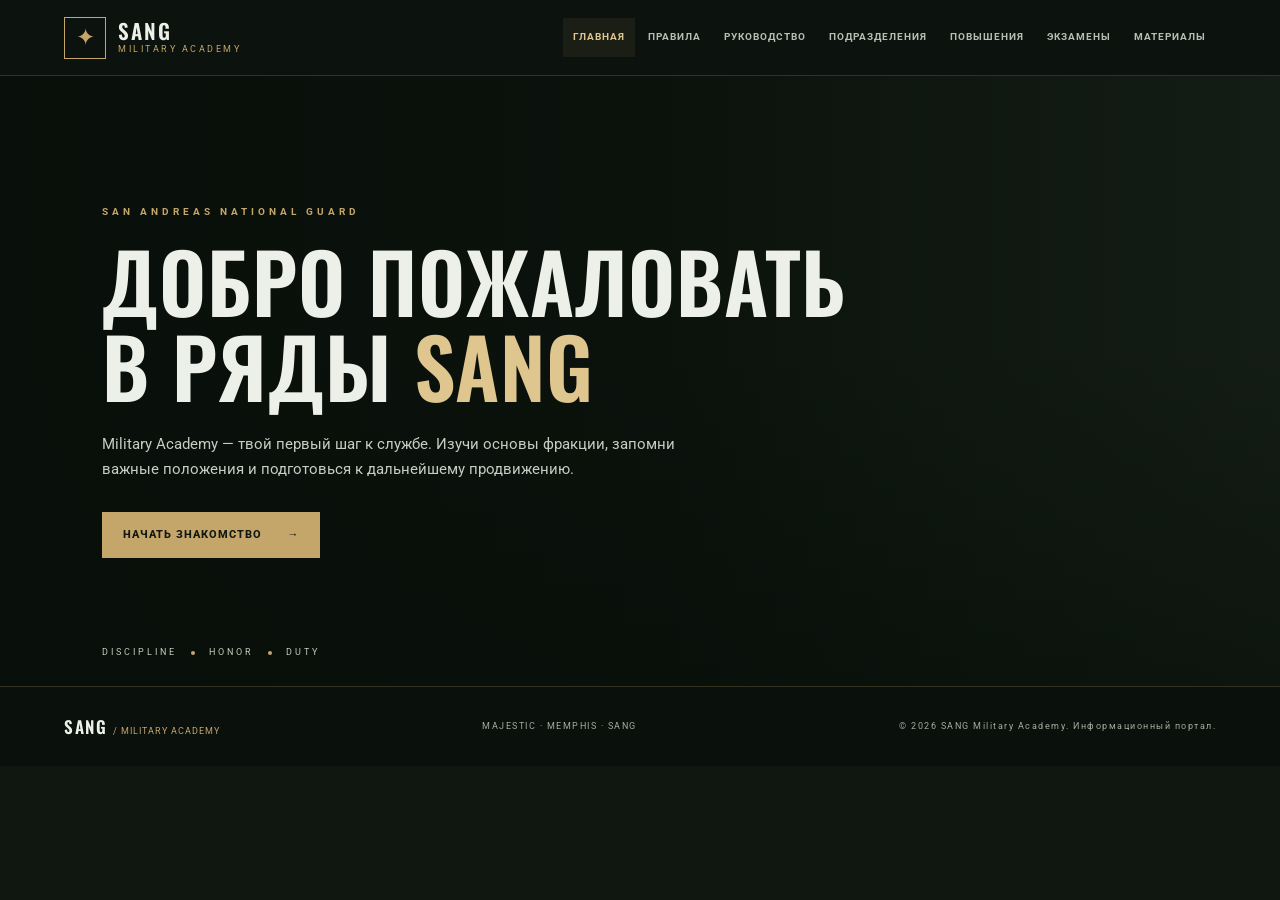
==== commit 5207444b: "Update navigation links in index.html" ====
--- a/index.html
+++ b/index.html
@@ -20,9 +20,9 @@
     <button class="menu-toggle" id="menuToggle" aria-label="Открыть меню" aria-expanded="false">☰</button>
     <nav class="main-nav" id="mainNav" aria-label="Главная навигация">
       <a class="nav-link active" href="index.html" aria-current="page">Главная</a>
-<a class="nav-link" href="academy.html">Академия</a>
+<a class="nav-link" href="academy.html">Правила</a>
 <a class="nav-link" href="leadership.html">Руководство</a>
-<a class="nav-link" href="rules.html">Правила</a>
+<a class="nav-link" href="rules.html">Подразделения</a>
 <a class="nav-link" href="promotions.html">Повышения</a>
 <a class="nav-link" href="exams.html">Экзамены</a>
 <a class="nav-link" href="materials.html">Материалы</a>
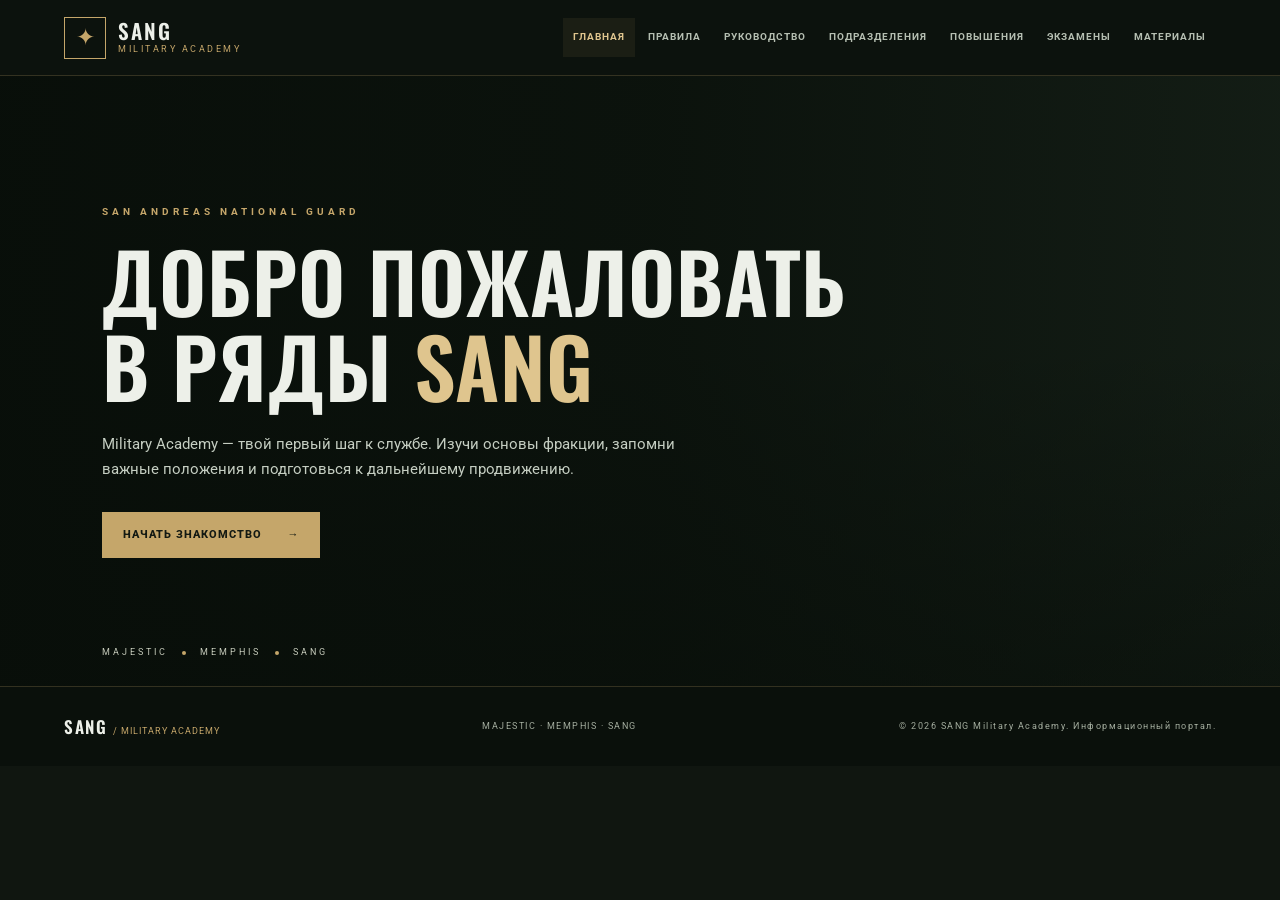
==== commit e8eb6ba2: "Update index.html" ====
--- a/index.html
+++ b/index.html
@@ -37,7 +37,7 @@
         <p class="hero-description">Military Academy — твой первый шаг к службе. Изучи основы фракции, запомни важные положения и подготовься к дальнейшему продвижению.</p>
         <a class="button button-gold" href="#academy">Начать знакомство <span>→</span></a>
       </div>
-      <div class="hero-bottom"><span>DISCIPLINE</span><i></i><span>HONOR</span><i></i><span>DUTY</span></div>
+      <div class="hero-bottom"><span>MAJESTIC</span><i></i><span>MEMPHIS</span><i></i><span>SANG</span></div>
     </section>
   </main>
   <footer class="site-footer">
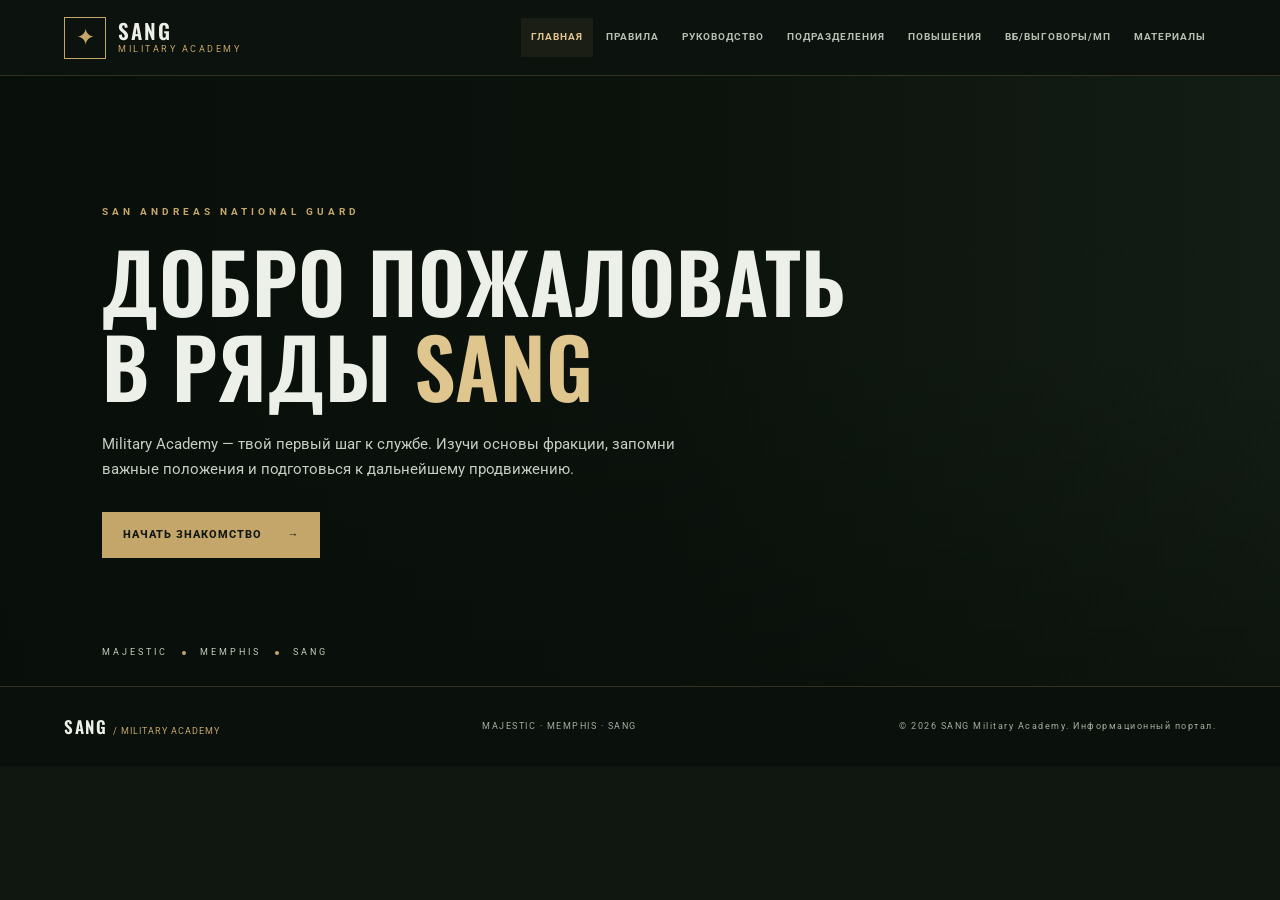
==== commit a9be2fe2: "Update index.html" ====
--- a/index.html
+++ b/index.html
@@ -24,7 +24,7 @@
 <a class="nav-link" href="leadership.html">Руководство</a>
 <a class="nav-link" href="rules.html">Подразделения</a>
 <a class="nav-link" href="promotions.html">Повышения</a>
-<a class="nav-link" href="exams.html">Экзамены</a>
+<a class="nav-link" href="exams.html">ВБ/Выговоры/МП</a>
 <a class="nav-link" href="materials.html">Материалы</a>
     </nav>
   </header>
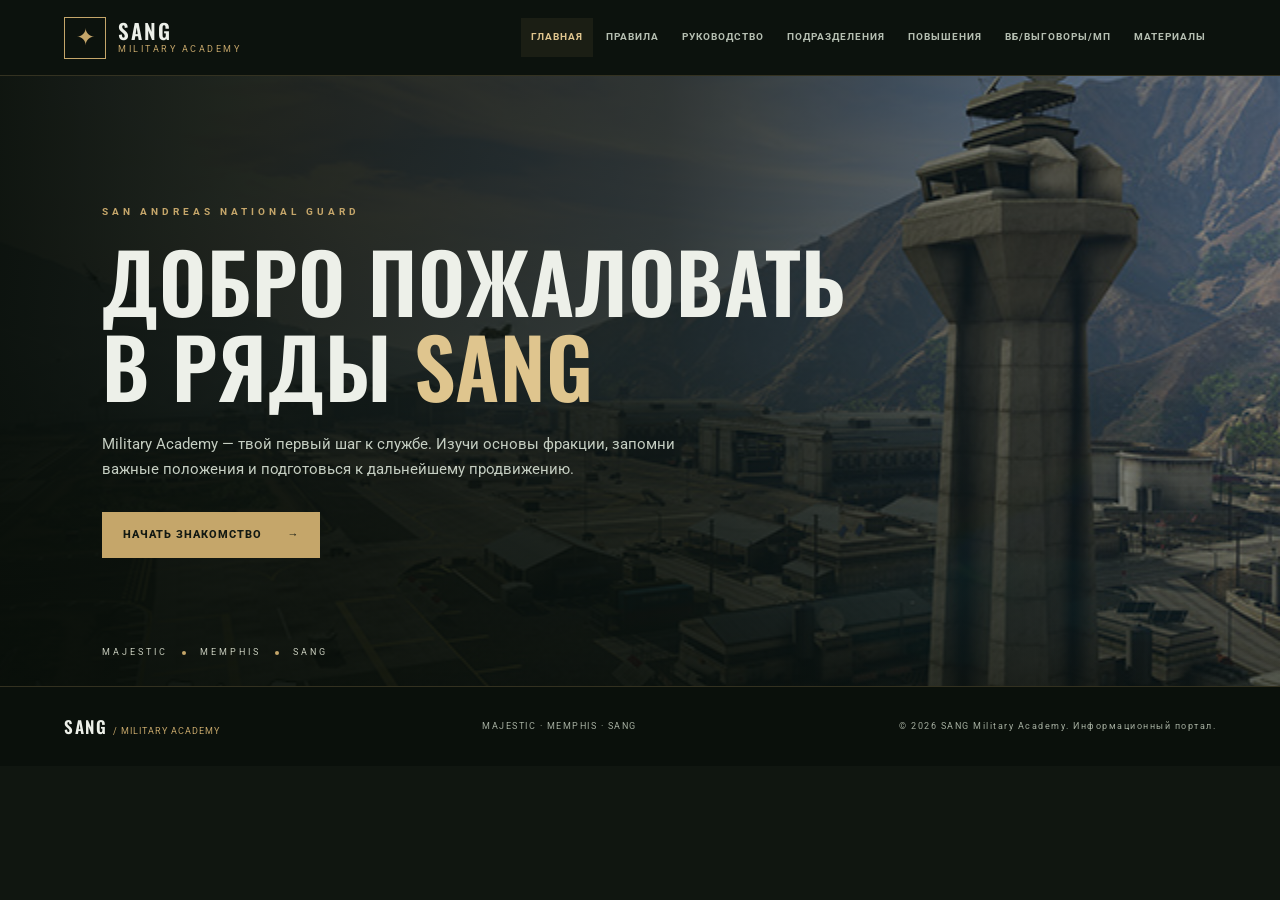
==== commit e1a34002: "Update index.html" ====
--- a/index.html
+++ b/index.html
@@ -35,7 +35,7 @@
         <p class="eyebrow">SAN ANDREAS NATIONAL GUARD</p>
         <h1>ДОБРО ПОЖАЛОВАТЬ<br>В РЯДЫ <span>SANG</span></h1>
         <p class="hero-description">Military Academy — твой первый шаг к службе. Изучи основы фракции, запомни важные положения и подготовься к дальнейшему продвижению.</p>
-        <a class="button button-gold" href="#academy">Начать знакомство <span>→</span></a>
+        <a class="button button-gold" href="academy.html">Начать знакомство <span>→</span></a>
       </div>
       <div class="hero-bottom"><span>MAJESTIC</span><i></i><span>MEMPHIS</span><i></i><span>SANG</span></div>
     </section>
--- a/style.css
+++ b/style.css
@@ -23,7 +23,7 @@
 .nav-link { padding: 11px 10px; color: #b5beb1; font-size: 10px; font-weight: 700; letter-spacing: 1px; text-transform: uppercase; transition: .2s; }
 .nav-link:hover, .nav-link.active { color: var(--gold-light); background: rgba(197,166,106,.08); }
 .menu-toggle { display: none; background: transparent; color: var(--gold); border: 1px solid var(--line); padding: 8px 12px; font-size: 20px; cursor: pointer; }
-.hero { min-height: 610px; position: relative; display: flex; align-items: center; padding: 90px max(8vw, calc((100vw - var(--max))/2)); overflow: hidden; background: #18231a url("https://images.unsplash.com/photo-1517976487492-5750f3195933?auto=format&fit=crop&w=2000&q=85") center 45%/cover no-repeat; }
+.hero { min-height: 610px; position: relative; display: flex; align-items: center; padding: 90px max(8vw, calc((100vw - var(--max))/2)); overflow: hidden; background: #18231a url("images/actual_1438093415.jpg") center 45%/cover no-repeat; }
 .hero-overlay { position: absolute; inset: 0; background: linear-gradient(90deg, rgba(8,14,9,.97) 0%, rgba(8,14,9,.79) 52%, rgba(8,14,9,.3) 100%), linear-gradient(0deg, rgba(8,14,9,.55), transparent 55%); }
 .hero-content { position: relative; max-width: 760px; }
 .eyebrow { color: var(--gold); font-size: 10px; font-weight: 700; letter-spacing: 4px; text-transform: uppercase; }
